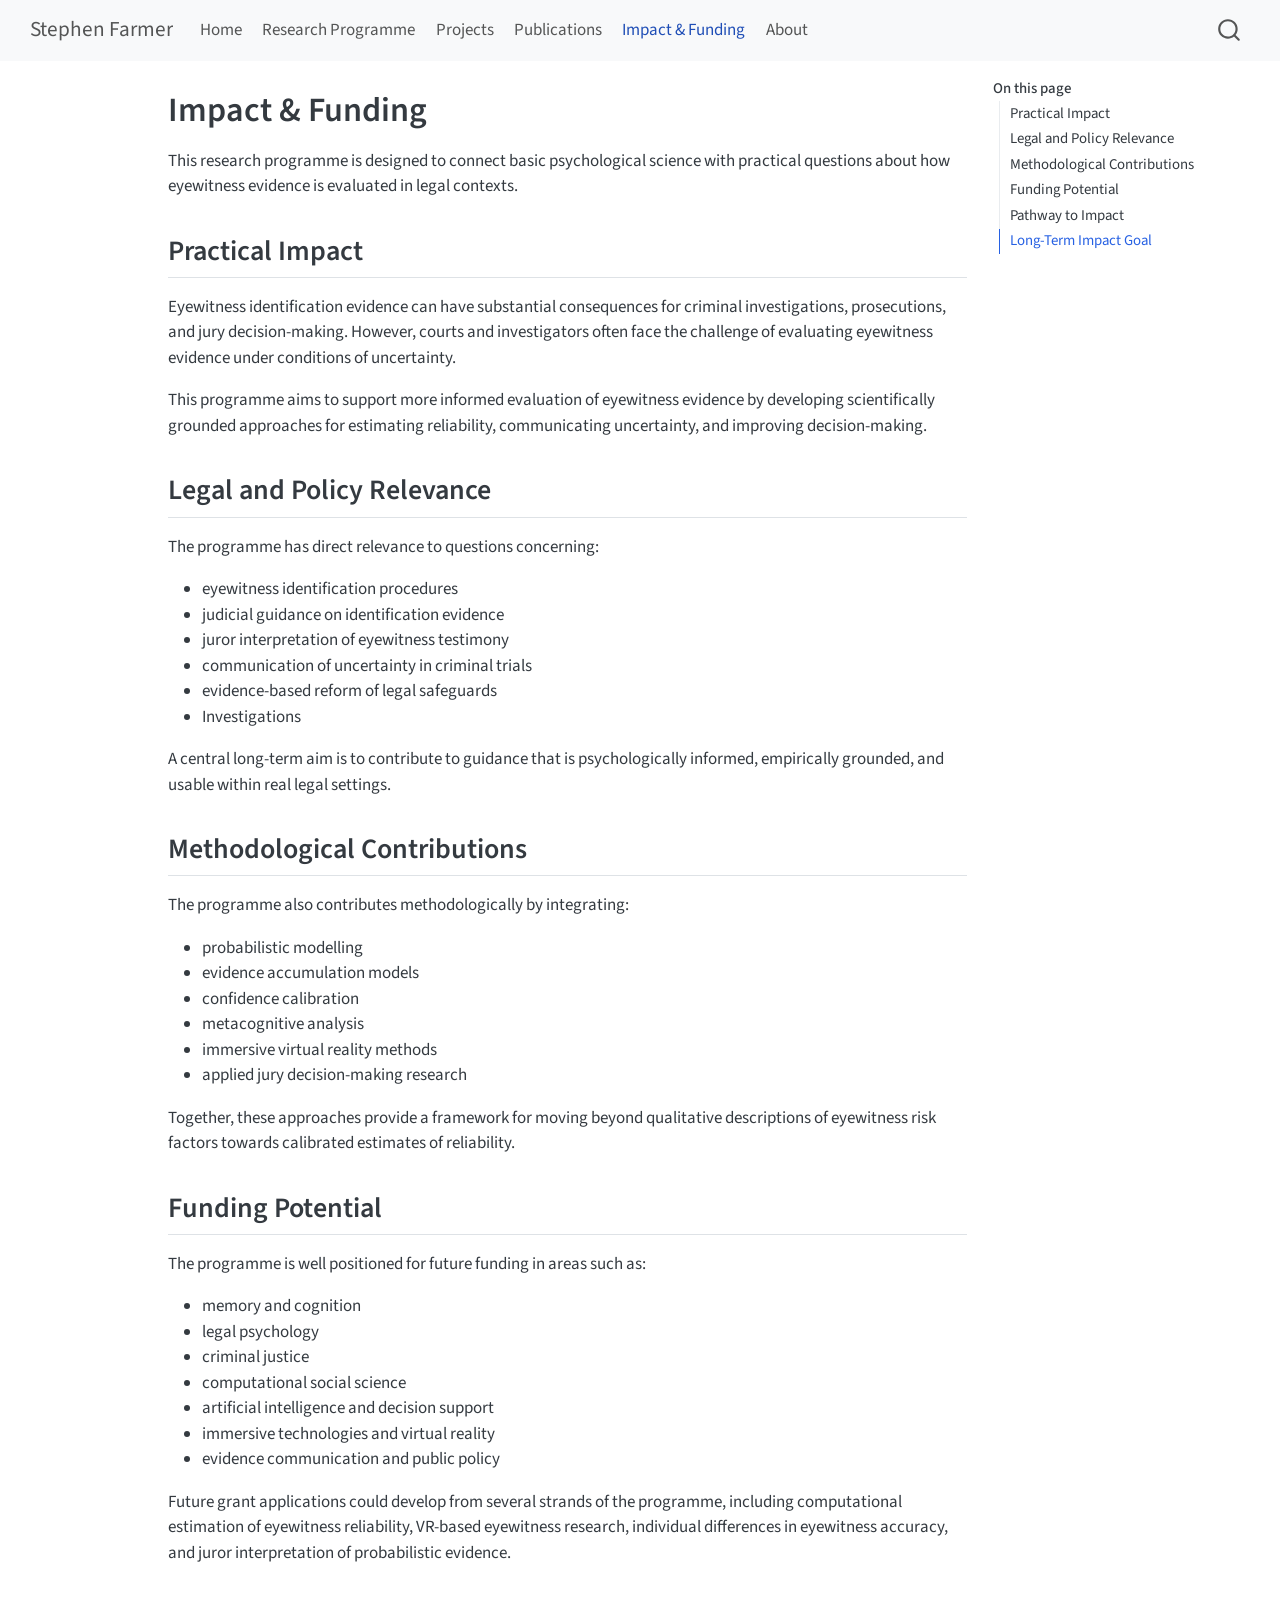
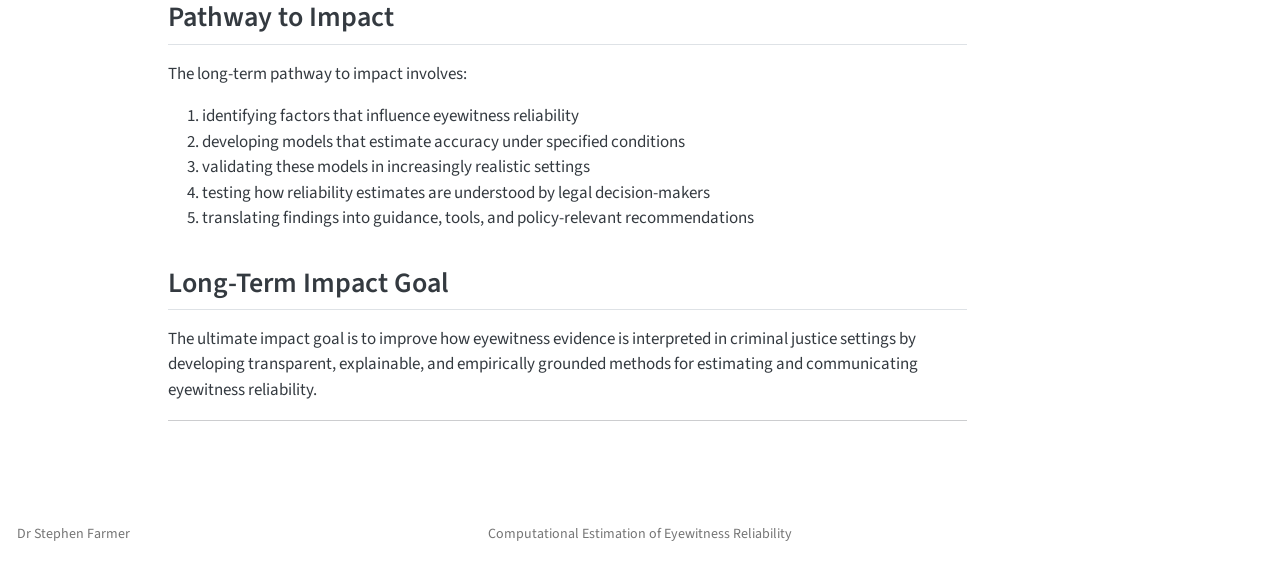
==== docs/impact.html @ 34679948 "Add files via upload" ====
<!DOCTYPE html>
<html xmlns="http://www.w3.org/1999/xhtml" lang="en" xml:lang="en"><head>

<meta charset="utf-8">
<meta name="generator" content="quarto-1.8.26">

<meta name="viewport" content="width=device-width, initial-scale=1.0, user-scalable=yes">


<title>Impact &amp; Funding – Stephen Farmer</title>
<style>
code{white-space: pre-wrap;}
span.smallcaps{font-variant: small-caps;}
div.columns{display: flex; gap: min(4vw, 1.5em);}
div.column{flex: auto; overflow-x: auto;}
div.hanging-indent{margin-left: 1.5em; text-indent: -1.5em;}
ul.task-list{list-style: none;}
ul.task-list li input[type="checkbox"] {
  width: 0.8em;
  margin: 0 0.8em 0.2em -1em; /* quarto-specific, see https://github.com/quarto-dev/quarto-cli/issues/4556 */ 
  vertical-align: middle;
}
</style>


<script src="site_libs/quarto-nav/quarto-nav.js"></script>
<script src="site_libs/quarto-nav/headroom.min.js"></script>
<script src="site_libs/clipboard/clipboard.min.js"></script>
<script src="site_libs/quarto-search/autocomplete.umd.js"></script>
<script src="site_libs/quarto-search/fuse.min.js"></script>
<script src="site_libs/quarto-search/quarto-search.js"></script>
<meta name="quarto:offset" content="./">
<script src="site_libs/quarto-html/quarto.js" type="module"></script>
<script src="site_libs/quarto-html/tabsets/tabsets.js" type="module"></script>
<script src="site_libs/quarto-html/axe/axe-check.js" type="module"></script>
<script src="site_libs/quarto-html/popper.min.js"></script>
<script src="site_libs/quarto-html/tippy.umd.min.js"></script>
<script src="site_libs/quarto-html/anchor.min.js"></script>
<link href="site_libs/quarto-html/tippy.css" rel="stylesheet">
<link href="site_libs/quarto-html/quarto-syntax-highlighting-587c61ba64f3a5504c4d52d930310e48.css" rel="stylesheet" id="quarto-text-highlighting-styles">
<script src="site_libs/bootstrap/bootstrap.min.js"></script>
<link href="site_libs/bootstrap/bootstrap-icons.css" rel="stylesheet">
<link href="site_libs/bootstrap/bootstrap-5b4ad623e5705c0698d39aec6f10cf02.min.css" rel="stylesheet" append-hash="true" id="quarto-bootstrap" data-mode="light">
<script id="quarto-search-options" type="application/json">{
  "location": "navbar",
  "copy-button": false,
  "collapse-after": 3,
  "panel-placement": "end",
  "type": "overlay",
  "limit": 50,
  "keyboard-shortcut": [
    "f",
    "/",
    "s"
  ],
  "show-item-context": false,
  "language": {
    "search-no-results-text": "No results",
    "search-matching-documents-text": "matching documents",
    "search-copy-link-title": "Copy link to search",
    "search-hide-matches-text": "Hide additional matches",
    "search-more-match-text": "more match in this document",
    "search-more-matches-text": "more matches in this document",
    "search-clear-button-title": "Clear",
    "search-text-placeholder": "",
    "search-detached-cancel-button-title": "Cancel",
    "search-submit-button-title": "Submit",
    "search-label": "Search"
  }
}</script>


<link rel="stylesheet" href="styles.css">
</head>

<body class="nav-fixed quarto-light">

<div id="quarto-search-results"></div>
  <header id="quarto-header" class="headroom fixed-top">
    <nav class="navbar navbar-expand-lg " data-bs-theme="dark">
      <div class="navbar-container container-fluid">
      <div class="navbar-brand-container mx-auto">
    <a class="navbar-brand" href="./index.html">
    <span class="navbar-title">Stephen Farmer</span>
    </a>
  </div>
            <div id="quarto-search" class="" title="Search"></div>
          <button class="navbar-toggler" type="button" data-bs-toggle="collapse" data-bs-target="#navbarCollapse" aria-controls="navbarCollapse" role="menu" aria-expanded="false" aria-label="Toggle navigation" onclick="if (window.quartoToggleHeadroom) { window.quartoToggleHeadroom(); }">
  <span class="navbar-toggler-icon"></span>
</button>
          <div class="collapse navbar-collapse" id="navbarCollapse">
            <ul class="navbar-nav navbar-nav-scroll me-auto">
  <li class="nav-item">
    <a class="nav-link" href="./index.html"> 
<span class="menu-text">Home</span></a>
  </li>  
  <li class="nav-item">
    <a class="nav-link" href="./programme.html"> 
<span class="menu-text">Research Programme</span></a>
  </li>  
  <li class="nav-item">
    <a class="nav-link" href="./projects.html"> 
<span class="menu-text">Projects</span></a>
  </li>  
  <li class="nav-item">
    <a class="nav-link" href="./publications.html"> 
<span class="menu-text">Publications</span></a>
  </li>  
  <li class="nav-item">
    <a class="nav-link active" href="./impact.html" aria-current="page"> 
<span class="menu-text">Impact &amp; Funding</span></a>
  </li>  
  <li class="nav-item">
    <a class="nav-link" href="./about.html"> 
<span class="menu-text">About</span></a>
  </li>  
</ul>
          </div> <!-- /navcollapse -->
            <div class="quarto-navbar-tools">
</div>
      </div> <!-- /container-fluid -->
    </nav>
</header>
<!-- content -->
<div id="quarto-content" class="quarto-container page-columns page-rows-contents page-layout-article page-navbar">
<!-- sidebar -->
<!-- margin-sidebar -->
    <div id="quarto-margin-sidebar" class="sidebar margin-sidebar">
        <nav id="TOC" role="doc-toc" class="toc-active">
    <h2 id="toc-title">On this page</h2>
   
  <ul>
  <li><a href="#practical-impact" id="toc-practical-impact" class="nav-link active" data-scroll-target="#practical-impact">Practical Impact</a></li>
  <li><a href="#legal-and-policy-relevance" id="toc-legal-and-policy-relevance" class="nav-link" data-scroll-target="#legal-and-policy-relevance">Legal and Policy Relevance</a></li>
  <li><a href="#methodological-contributions" id="toc-methodological-contributions" class="nav-link" data-scroll-target="#methodological-contributions">Methodological Contributions</a></li>
  <li><a href="#funding-potential" id="toc-funding-potential" class="nav-link" data-scroll-target="#funding-potential">Funding Potential</a></li>
  <li><a href="#pathway-to-impact" id="toc-pathway-to-impact" class="nav-link" data-scroll-target="#pathway-to-impact">Pathway to Impact</a></li>
  <li><a href="#long-term-impact-goal" id="toc-long-term-impact-goal" class="nav-link" data-scroll-target="#long-term-impact-goal">Long-Term Impact Goal</a></li>
  </ul>
</nav>
    </div>
<!-- main -->
<main class="content" id="quarto-document-content">

<header id="title-block-header" class="quarto-title-block default">
<div class="quarto-title">
<h1 class="title">Impact &amp; Funding</h1>
</div>



<div class="quarto-title-meta">

    
  
    
  </div>
  


</header>


<p>This research programme is designed to connect basic psychological science with practical questions about how eyewitness evidence is evaluated in legal contexts.</p>
<section id="practical-impact" class="level2">
<h2 class="anchored" data-anchor-id="practical-impact">Practical Impact</h2>
<p>Eyewitness identification evidence can have substantial consequences for criminal investigations, prosecutions, and jury decision-making. However, courts and investigators often face the challenge of evaluating eyewitness evidence under conditions of uncertainty.</p>
<p>This programme aims to support more informed evaluation of eyewitness evidence by developing scientifically grounded approaches for estimating reliability, communicating uncertainty, and improving decision-making.</p>
</section>
<section id="legal-and-policy-relevance" class="level2">
<h2 class="anchored" data-anchor-id="legal-and-policy-relevance">Legal and Policy Relevance</h2>
<p>The programme has direct relevance to questions concerning:</p>
<ul>
<li>eyewitness identification procedures</li>
<li>judicial guidance on identification evidence</li>
<li>juror interpretation of eyewitness testimony</li>
<li>communication of uncertainty in criminal trials</li>
<li>evidence-based reform of legal safeguards</li>
<li>Investigations</li>
</ul>
<p>A central long-term aim is to contribute to guidance that is psychologically informed, empirically grounded, and usable within real legal settings.</p>
</section>
<section id="methodological-contributions" class="level2">
<h2 class="anchored" data-anchor-id="methodological-contributions">Methodological Contributions</h2>
<p>The programme also contributes methodologically by integrating:</p>
<ul>
<li>probabilistic modelling</li>
<li>evidence accumulation models</li>
<li>confidence calibration</li>
<li>metacognitive analysis</li>
<li>immersive virtual reality methods</li>
<li>applied jury decision-making research</li>
</ul>
<p>Together, these approaches provide a framework for moving beyond qualitative descriptions of eyewitness risk factors towards calibrated estimates of reliability.</p>
</section>
<section id="funding-potential" class="level2">
<h2 class="anchored" data-anchor-id="funding-potential">Funding Potential</h2>
<p>The programme is well positioned for future funding in areas such as:</p>
<ul>
<li>memory and cognition</li>
<li>legal psychology</li>
<li>criminal justice</li>
<li>computational social science</li>
<li>artificial intelligence and decision support</li>
<li>immersive technologies and virtual reality</li>
<li>evidence communication and public policy</li>
</ul>
<p>Future grant applications could develop from several strands of the programme, including computational estimation of eyewitness reliability, VR-based eyewitness research, individual differences in eyewitness accuracy, and juror interpretation of probabilistic evidence.</p>
</section>
<section id="pathway-to-impact" class="level2">
<h2 class="anchored" data-anchor-id="pathway-to-impact">Pathway to Impact</h2>
<p>The long-term pathway to impact involves:</p>
<ol type="1">
<li>identifying factors that influence eyewitness reliability</li>
<li>developing models that estimate accuracy under specified conditions</li>
<li>validating these models in increasingly realistic settings</li>
<li>testing how reliability estimates are understood by legal decision-makers</li>
<li>translating findings into guidance, tools, and policy-relevant recommendations</li>
</ol>
</section>
<section id="long-term-impact-goal" class="level2">
<h2 class="anchored" data-anchor-id="long-term-impact-goal">Long-Term Impact Goal</h2>
<p>The ultimate impact goal is to improve how eyewitness evidence is interpreted in criminal justice settings by developing transparent, explainable, and empirically grounded methods for estimating and communicating eyewitness reliability.</p>
<hr>


</section>

</main> <!-- /main -->
<script id="quarto-html-after-body" type="application/javascript">
  window.document.addEventListener("DOMContentLoaded", function (event) {
    const icon = "";
    const anchorJS = new window.AnchorJS();
    anchorJS.options = {
      placement: 'right',
      icon: icon
    };
    anchorJS.add('.anchored');
    const isCodeAnnotation = (el) => {
      for (const clz of el.classList) {
        if (clz.startsWith('code-annotation-')) {                     
          return true;
        }
      }
      return false;
    }
    const onCopySuccess = function(e) {
      // button target
      const button = e.trigger;
      // don't keep focus
      button.blur();
      // flash "checked"
      button.classList.add('code-copy-button-checked');
      var currentTitle = button.getAttribute("title");
      button.setAttribute("title", "Copied!");
      let tooltip;
      if (window.bootstrap) {
        button.setAttribute("data-bs-toggle", "tooltip");
        button.setAttribute("data-bs-placement", "left");
        button.setAttribute("data-bs-title", "Copied!");
        tooltip = new bootstrap.Tooltip(button, 
          { trigger: "manual", 
            customClass: "code-copy-button-tooltip",
            offset: [0, -8]});
        tooltip.show();    
      }
      setTimeout(function() {
        if (tooltip) {
          tooltip.hide();
          button.removeAttribute("data-bs-title");
          button.removeAttribute("data-bs-toggle");
          button.removeAttribute("data-bs-placement");
        }
        button.setAttribute("title", currentTitle);
        button.classList.remove('code-copy-button-checked');
      }, 1000);
      // clear code selection
      e.clearSelection();
    }
    const getTextToCopy = function(trigger) {
      const outerScaffold = trigger.parentElement.cloneNode(true);
      const codeEl = outerScaffold.querySelector('code');
      for (const childEl of codeEl.children) {
        if (isCodeAnnotation(childEl)) {
          childEl.remove();
        }
      }
      return codeEl.innerText;
    }
    const clipboard = new window.ClipboardJS('.code-copy-button:not([data-in-quarto-modal])', {
      text: getTextToCopy
    });
    clipboard.on('success', onCopySuccess);
    if (window.document.getElementById('quarto-embedded-source-code-modal')) {
      const clipboardModal = new window.ClipboardJS('.code-copy-button[data-in-quarto-modal]', {
        text: getTextToCopy,
        container: window.document.getElementById('quarto-embedded-source-code-modal')
      });
      clipboardModal.on('success', onCopySuccess);
    }
      var localhostRegex = new RegExp(/^(?:http|https):\/\/localhost\:?[0-9]*\//);
      var mailtoRegex = new RegExp(/^mailto:/);
        var filterRegex = new RegExp('/' + window.location.host + '/');
      var isInternal = (href) => {
          return filterRegex.test(href) || localhostRegex.test(href) || mailtoRegex.test(href);
      }
      // Inspect non-navigation links and adorn them if external
     var links = window.document.querySelectorAll('a[href]:not(.nav-link):not(.navbar-brand):not(.toc-action):not(.sidebar-link):not(.sidebar-item-toggle):not(.pagination-link):not(.no-external):not([aria-hidden]):not(.dropdown-item):not(.quarto-navigation-tool):not(.about-link)');
      for (var i=0; i<links.length; i++) {
        const link = links[i];
        if (!isInternal(link.href)) {
          // undo the damage that might have been done by quarto-nav.js in the case of
          // links that we want to consider external
          if (link.dataset.originalHref !== undefined) {
            link.href = link.dataset.originalHref;
          }
        }
      }
    function tippyHover(el, contentFn, onTriggerFn, onUntriggerFn) {
      const config = {
        allowHTML: true,
        maxWidth: 500,
        delay: 100,
        arrow: false,
        appendTo: function(el) {
            return el.parentElement;
        },
        interactive: true,
        interactiveBorder: 10,
        theme: 'quarto',
        placement: 'bottom-start',
      };
      if (contentFn) {
        config.content = contentFn;
      }
      if (onTriggerFn) {
        config.onTrigger = onTriggerFn;
      }
      if (onUntriggerFn) {
        config.onUntrigger = onUntriggerFn;
      }
      window.tippy(el, config); 
    }
    const noterefs = window.document.querySelectorAll('a[role="doc-noteref"]');
    for (var i=0; i<noterefs.length; i++) {
      const ref = noterefs[i];
      tippyHover(ref, function() {
        // use id or data attribute instead here
        let href = ref.getAttribute('data-footnote-href') || ref.getAttribute('href');
        try { href = new URL(href).hash; } catch {}
        const id = href.replace(/^#\/?/, "");
        const note = window.document.getElementById(id);
        if (note) {
          return note.innerHTML;
        } else {
          return "";
        }
      });
    }
    const xrefs = window.document.querySelectorAll('a.quarto-xref');
    const processXRef = (id, note) => {
      // Strip column container classes
      const stripColumnClz = (el) => {
        el.classList.remove("page-full", "page-columns");
        if (el.children) {
          for (const child of el.children) {
            stripColumnClz(child);
          }
        }
      }
      stripColumnClz(note)
      if (id === null || id.startsWith('sec-')) {
        // Special case sections, only their first couple elements
        const container = document.createElement("div");
        if (note.children && note.children.length > 2) {
          container.appendChild(note.children[0].cloneNode(true));
          for (let i = 1; i < note.children.length; i++) {
            const child = note.children[i];
            if (child.tagName === "P" && child.innerText === "") {
              continue;
            } else {
              container.appendChild(child.cloneNode(true));
              break;
            }
          }
          if (window.Quarto?.typesetMath) {
            window.Quarto.typesetMath(container);
          }
          return container.innerHTML
        } else {
          if (window.Quarto?.typesetMath) {
            window.Quarto.typesetMath(note);
          }
          return note.innerHTML;
        }
      } else {
        // Remove any anchor links if they are present
        const anchorLink = note.querySelector('a.anchorjs-link');
        if (anchorLink) {
          anchorLink.remove();
        }
        if (window.Quarto?.typesetMath) {
          window.Quarto.typesetMath(note);
        }
        if (note.classList.contains("callout")) {
          return note.outerHTML;
        } else {
          return note.innerHTML;
        }
      }
    }
    for (var i=0; i<xrefs.length; i++) {
      const xref = xrefs[i];
      tippyHover(xref, undefined, function(instance) {
        instance.disable();
        let url = xref.getAttribute('href');
        let hash = undefined; 
        if (url.startsWith('#')) {
          hash = url;
        } else {
          try { hash = new URL(url).hash; } catch {}
        }
        if (hash) {
          const id = hash.replace(/^#\/?/, "");
          const note = window.document.getElementById(id);
          if (note !== null) {
            try {
              const html = processXRef(id, note.cloneNode(true));
              instance.setContent(html);
            } finally {
              instance.enable();
              instance.show();
            }
          } else {
            // See if we can fetch this
            fetch(url.split('#')[0])
            .then(res => res.text())
            .then(html => {
              const parser = new DOMParser();
              const htmlDoc = parser.parseFromString(html, "text/html");
              const note = htmlDoc.getElementById(id);
              if (note !== null) {
                const html = processXRef(id, note);
                instance.setContent(html);
              } 
            }).finally(() => {
              instance.enable();
              instance.show();
            });
          }
        } else {
          // See if we can fetch a full url (with no hash to target)
          // This is a special case and we should probably do some content thinning / targeting
          fetch(url)
          .then(res => res.text())
          .then(html => {
            const parser = new DOMParser();
            const htmlDoc = parser.parseFromString(html, "text/html");
            const note = htmlDoc.querySelector('main.content');
            if (note !== null) {
              // This should only happen for chapter cross references
              // (since there is no id in the URL)
              // remove the first header
              if (note.children.length > 0 && note.children[0].tagName === "HEADER") {
                note.children[0].remove();
              }
              const html = processXRef(null, note);
              instance.setContent(html);
            } 
          }).finally(() => {
            instance.enable();
            instance.show();
          });
        }
      }, function(instance) {
      });
    }
        let selectedAnnoteEl;
        const selectorForAnnotation = ( cell, annotation) => {
          let cellAttr = 'data-code-cell="' + cell + '"';
          let lineAttr = 'data-code-annotation="' +  annotation + '"';
          const selector = 'span[' + cellAttr + '][' + lineAttr + ']';
          return selector;
        }
        const selectCodeLines = (annoteEl) => {
          const doc = window.document;
          const targetCell = annoteEl.getAttribute("data-target-cell");
          const targetAnnotation = annoteEl.getAttribute("data-target-annotation");
          const annoteSpan = window.document.querySelector(selectorForAnnotation(targetCell, targetAnnotation));
          const lines = annoteSpan.getAttribute("data-code-lines").split(",");
          const lineIds = lines.map((line) => {
            return targetCell + "-" + line;
          })
          let top = null;
          let height = null;
          let parent = null;
          if (lineIds.length > 0) {
              //compute the position of the single el (top and bottom and make a div)
              const el = window.document.getElementById(lineIds[0]);
              top = el.offsetTop;
              height = el.offsetHeight;
              parent = el.parentElement.parentElement;
            if (lineIds.length > 1) {
              const lastEl = window.document.getElementById(lineIds[lineIds.length - 1]);
              const bottom = lastEl.offsetTop + lastEl.offsetHeight;
              height = bottom - top;
            }
            if (top !== null && height !== null && parent !== null) {
              // cook up a div (if necessary) and position it 
              let div = window.document.getElementById("code-annotation-line-highlight");
              if (div === null) {
                div = window.document.createElement("div");
                div.setAttribute("id", "code-annotation-line-highlight");
                div.style.position = 'absolute';
                parent.appendChild(div);
              }
              div.style.top = top - 2 + "px";
              div.style.height = height + 4 + "px";
              div.style.left = 0;
              let gutterDiv = window.document.getElementById("code-annotation-line-highlight-gutter");
              if (gutterDiv === null) {
                gutterDiv = window.document.createElement("div");
                gutterDiv.setAttribute("id", "code-annotation-line-highlight-gutter");
                gutterDiv.style.position = 'absolute';
                const codeCell = window.document.getElementById(targetCell);
                const gutter = codeCell.querySelector('.code-annotation-gutter');
                gutter.appendChild(gutterDiv);
              }
              gutterDiv.style.top = top - 2 + "px";
              gutterDiv.style.height = height + 4 + "px";
            }
            selectedAnnoteEl = annoteEl;
          }
        };
        const unselectCodeLines = () => {
          const elementsIds = ["code-annotation-line-highlight", "code-annotation-line-highlight-gutter"];
          elementsIds.forEach((elId) => {
            const div = window.document.getElementById(elId);
            if (div) {
              div.remove();
            }
          });
          selectedAnnoteEl = undefined;
        };
          // Handle positioning of the toggle
      window.addEventListener(
        "resize",
        throttle(() => {
          elRect = undefined;
          if (selectedAnnoteEl) {
            selectCodeLines(selectedAnnoteEl);
          }
        }, 10)
      );
      function throttle(fn, ms) {
      let throttle = false;
      let timer;
        return (...args) => {
          if(!throttle) { // first call gets through
              fn.apply(this, args);
              throttle = true;
          } else { // all the others get throttled
              if(timer) clearTimeout(timer); // cancel #2
              timer = setTimeout(() => {
                fn.apply(this, args);
                timer = throttle = false;
              }, ms);
          }
        };
      }
        // Attach click handler to the DT
        const annoteDls = window.document.querySelectorAll('dt[data-target-cell]');
        for (const annoteDlNode of annoteDls) {
          annoteDlNode.addEventListener('click', (event) => {
            const clickedEl = event.target;
            if (clickedEl !== selectedAnnoteEl) {
              unselectCodeLines();
              const activeEl = window.document.querySelector('dt[data-target-cell].code-annotation-active');
              if (activeEl) {
                activeEl.classList.remove('code-annotation-active');
              }
              selectCodeLines(clickedEl);
              clickedEl.classList.add('code-annotation-active');
            } else {
              // Unselect the line
              unselectCodeLines();
              clickedEl.classList.remove('code-annotation-active');
            }
          });
        }
    const findCites = (el) => {
      const parentEl = el.parentElement;
      if (parentEl) {
        const cites = parentEl.dataset.cites;
        if (cites) {
          return {
            el,
            cites: cites.split(' ')
          };
        } else {
          return findCites(el.parentElement)
        }
      } else {
        return undefined;
      }
    };
    var bibliorefs = window.document.querySelectorAll('a[role="doc-biblioref"]');
    for (var i=0; i<bibliorefs.length; i++) {
      const ref = bibliorefs[i];
      const citeInfo = findCites(ref);
      if (citeInfo) {
        tippyHover(citeInfo.el, function() {
          var popup = window.document.createElement('div');
          citeInfo.cites.forEach(function(cite) {
            var citeDiv = window.document.createElement('div');
            citeDiv.classList.add('hanging-indent');
            citeDiv.classList.add('csl-entry');
            var biblioDiv = window.document.getElementById('ref-' + cite);
            if (biblioDiv) {
              citeDiv.innerHTML = biblioDiv.innerHTML;
            }
            popup.appendChild(citeDiv);
          });
          return popup.innerHTML;
        });
      }
    }
  });
  </script>
</div> <!-- /content -->
<footer class="footer">
  <div class="nav-footer">
    <div class="nav-footer-left">
<p>Dr Stephen Farmer</p>
</div>   
    <div class="nav-footer-center">
<p>Computational Estimation of Eyewitness Reliability</p>
</div>
    <div class="nav-footer-right">
      &nbsp;
    </div>
  </div>
</footer>




</body></html>
---- docs/site_libs/quarto-html/tippy.css ----
.tippy-box[data-animation=fade][data-state=hidden]{opacity:0}[data-tippy-root]{max-width:calc(100vw - 10px)}.tippy-box{position:relative;background-color:#333;color:#fff;border-radius:4px;font-size:14px;line-height:1.4;white-space:normal;outline:0;transition-property:transform,visibility,opacity}.tippy-box[data-placement^=top]>.tippy-arrow{bottom:0}.tippy-box[data-placement^=top]>.tippy-arrow:before{bottom:-7px;left:0;border-width:8px 8px 0;border-top-color:initial;transform-origin:center top}.tippy-box[data-placement^=bottom]>.tippy-arrow{top:0}.tippy-box[data-placement^=bottom]>.tippy-arrow:before{top:-7px;left:0;border-width:0 8px 8px;border-bottom-color:initial;transform-origin:center bottom}.tippy-box[data-placement^=left]>.tippy-arrow{right:0}.tippy-box[data-placement^=left]>.tippy-arrow:before{border-width:8px 0 8px 8px;border-left-color:initial;right:-7px;transform-origin:center left}.tippy-box[data-placement^=right]>.tippy-arrow{left:0}.tippy-box[data-placement^=right]>.tippy-arrow:before{left:-7px;border-width:8px 8px 8px 0;border-right-color:initial;transform-origin:center right}.tippy-box[data-inertia][data-state=visible]{transition-timing-function:cubic-bezier(.54,1.5,.38,1.11)}.tippy-arrow{width:16px;height:16px;color:#333}.tippy-arrow:before{content:"";position:absolute;border-color:transparent;border-style:solid}.tippy-content{position:relative;padding:5px 9px;z-index:1}
---- docs/site_libs/quarto-html/quarto-syntax-highlighting-587c61ba64f3a5504c4d52d930310e48.css ----
/* quarto syntax highlight colors */
:root {
  --quarto-hl-ot-color: #003B4F;
  --quarto-hl-at-color: #657422;
  --quarto-hl-ss-color: #20794D;
  --quarto-hl-an-color: #5E5E5E;
  --quarto-hl-fu-color: #4758AB;
  --quarto-hl-st-color: #20794D;
  --quarto-hl-cf-color: #003B4F;
  --quarto-hl-op-color: #5E5E5E;
  --quarto-hl-er-color: #AD0000;
  --quarto-hl-bn-color: #AD0000;
  --quarto-hl-al-color: #AD0000;
  --quarto-hl-va-color: #111111;
  --quarto-hl-bu-color: inherit;
  --quarto-hl-ex-color: inherit;
  --quarto-hl-pp-color: #AD0000;
  --quarto-hl-in-color: #5E5E5E;
  --quarto-hl-vs-color: #20794D;
  --quarto-hl-wa-color: #5E5E5E;
  --quarto-hl-do-color: #5E5E5E;
  --quarto-hl-im-color: #00769E;
  --quarto-hl-ch-color: #20794D;
  --quarto-hl-dt-color: #AD0000;
  --quarto-hl-fl-color: #AD0000;
  --quarto-hl-co-color: #5E5E5E;
  --quarto-hl-cv-color: #5E5E5E;
  --quarto-hl-cn-color: #8f5902;
  --quarto-hl-sc-color: #5E5E5E;
  --quarto-hl-dv-color: #AD0000;
  --quarto-hl-kw-color: #003B4F;
}

/* other quarto variables */
:root {
  --quarto-font-monospace: SFMono-Regular, Menlo, Monaco, Consolas, "Liberation Mono", "Courier New", monospace;
}

/* syntax highlight based on Pandoc's rules */
pre > code.sourceCode > span {
  color: #003B4F;
}

code.sourceCode > span {
  color: #003B4F;
}

div.sourceCode,
div.sourceCode pre.sourceCode {
  color: #003B4F;
}

/* Normal */
code span {
  color: #003B4F;
}

/* Alert */
code span.al {
  color: #AD0000;
  font-style: inherit;
}

/* Annotation */
code span.an {
  color: #5E5E5E;
  font-style: inherit;
}

/* Attribute */
code span.at {
  color: #657422;
  font-style: inherit;
}

/* BaseN */
code span.bn {
  color: #AD0000;
  font-style: inherit;
}

/* BuiltIn */
code span.bu {
  font-style: inherit;
}

/* ControlFlow */
code span.cf {
  color: #003B4F;
  font-weight: bold;
  font-style: inherit;
}

/* Char */
code span.ch {
  color: #20794D;
  font-style: inherit;
}

/* Constant */
code span.cn {
  color: #8f5902;
  font-style: inherit;
}

/* Comment */
code span.co {
  color: #5E5E5E;
  font-style: inherit;
}

/* CommentVar */
code span.cv {
  color: #5E5E5E;
  font-style: italic;
}

/* Documentation */
code span.do {
  color: #5E5E5E;
  font-style: italic;
}

/* DataType */
code span.dt {
  color: #AD0000;
  font-style: inherit;
}

/* DecVal */
code span.dv {
  color: #AD0000;
  font-style: inherit;
}

/* Error */
code span.er {
  color: #AD0000;
  font-style: inherit;
}

/* Extension */
code span.ex {
  font-style: inherit;
}

/* Float */
code span.fl {
  color: #AD0000;
  font-style: inherit;
}

/* Function */
code span.fu {
  color: #4758AB;
  font-style: inherit;
}

/* Import */
code span.im {
  color: #00769E;
  font-style: inherit;
}

/* Information */
code span.in {
  color: #5E5E5E;
  font-style: inherit;
}

/* Keyword */
code span.kw {
  color: #003B4F;
  font-weight: bold;
  font-style: inherit;
}

/* Operator */
code span.op {
  color: #5E5E5E;
  font-style: inherit;
}

/* Other */
code span.ot {
  color: #003B4F;
  font-style: inherit;
}

/* Preprocessor */
code span.pp {
  color: #AD0000;
  font-style: inherit;
}

/* SpecialChar */
code span.sc {
  color: #5E5E5E;
  font-style: inherit;
}

/* SpecialString */
code span.ss {
  color: #20794D;
  font-style: inherit;
}

/* String */
code span.st {
  color: #20794D;
  font-style: inherit;
}

/* Variable */
code span.va {
  color: #111111;
  font-style: inherit;
}

/* VerbatimString */
code span.vs {
  color: #20794D;
  font-style: inherit;
}

/* Warning */
code span.wa {
  color: #5E5E5E;
  font-style: italic;
}

.prevent-inlining {
  content: "</";
}

/*# sourceMappingURL=2dce1cc6c82594539e1579de68416b47.css.map */
---- docs/styles.css ----
.challenge-box {
  background-color: #f4f7fb;
  border-left: 6px solid #244c8f;
  padding: 1.2rem;
  margin: 1.5rem 0;
  border-radius: 4px;
}

.challenge-box h3 {
  margin-top: 0;
  color: #244c8f;
}

.figure-wrapper {
  text-align: center;
  margin: 2rem 0 2.5rem 0;
}

.figure-wrapper img {
  max-width: 100%;
  width: 950px;
  border-radius: 8px;
  box-shadow: 0 4px 18px rgba(0, 0, 0, 0.12);
}

  display: flex;
  gap: 1rem;
  margin: 1.5rem 0 2rem 0;
  flex-wrap: wrap;
}

.homepage-button {
  background-color: #244c8f;
  color: white;
  padding: 0.75rem 1rem;
  border-radius: 6px;
  text-decoration: none;
  font-weight: 600;
}

.homepage-button:hover {
  background-color: #1b3768;
  color: white;
}

.theme-grid {
  display: grid;
  grid-template-columns: 1fr 1fr;
  gap: 1.2rem;
  margin-top: 1rem;
  margin-bottom: 2rem;
  width: 100%;
  clear: both;
}

.theme-card {
  padding: 1.5rem;
  border-radius: 8px;
  color: white;
  min-height: 220px;
  box-shadow: 0 3px 12px rgba(0,0,0,0.12);
  width: 100%;
  box-sizing: border-box;
}

@media (max-width: 900px) {
  .theme-grid {
    grid-template-columns: 1fr;
  }
}

.theme-card h3 {
  margin-top: 0;
  color: white;
}

.witnessing {
  background: #244c8f;
}

.accumulation {
  background: #6f42c1;
}

.confidence {
  background: #e67e22;
}

.individual {
  background: #2e8b57;
}

.vr {
  background: #006d77;
}

.jury {
  background: #b8860b;
}

.vr {
  background-color: #006d77 !important;
}



.theme-card.vr {
  background: #006d77 !important;
  background-color: #006d77 !important;
}

.theme-card {
  transition: transform 0.2s ease, box-shadow 0.2s ease;
}

.theme-card:hover {
  transform: translateY(-4px);
  box-shadow: 0 8px 22px rgba(0,0,0,0.18);
}

.project-grid {
  display: grid;
  grid-template-columns: repeat(auto-fit, minmax(280px, 1fr));
  gap: 1.2rem;
  margin-top: 1rem;
  margin-bottom: 2rem;
}

.project-card {
  background: #f8f9fa;
  border-left: 5px solid #244c8f;
  padding: 1.2rem;
  border-radius: 8px;
  box-shadow: 0 3px 12px rgba(0,0,0,0.08);
  transition: transform 0.2s ease, box-shadow 0.2s ease;
}

.project-card:hover {
  transform: translateY(-4px);
  box-shadow: 0 8px 22px rgba(0,0,0,0.15);
}

.project-card h3 {
  margin-top: 0;
  color: #244c8f;
}

.glance-grid {
  display: grid;
  grid-template-columns: repeat(auto-fit, minmax(180px, 1fr));
  gap: 1rem;
  margin: 1.5rem 0 2.5rem 0;
}

.glance-card {
  background: #f8f9fa;
  border-top: 5px solid #244c8f;
  padding: 1.2rem;
  text-align: center;
  border-radius: 8px;
  box-shadow: 0 3px 12px rgba(0,0,0,0.08);
}

.glance-number {
  font-size: 2.4rem;
  font-weight: 700;
  color: #244c8f;
  line-height: 1;
}

.glance-label {
  margin-top: 0.5rem;
  font-weight: 600;
}

.vision-box {
  background: #f8f9fa;
  border-left: 6px solid #244c8f;
  padding: 1.5rem;
  margin: 2rem 0;
  border-radius: 8px;
  box-shadow: 0 3px 12px rgba(0,0,0,0.08);
}

.vision-box h3 {
  margin-top: 0;
  color: #244c8f;
}
.research-project {
  background: #ffffff;
  border-left: 6px solid #244c8f;
  padding: 1.4rem;
  margin: 1.5rem 0;
  border-radius: 8px;
  box-shadow: 0 3px 12px rgba(0,0,0,0.08);
}

.research-project h3 {
  margin-top: 0.8rem;
  color: #244c8f;
}

.status-badge {
  display: inline-block;
  padding: 0.25rem 0.65rem;
  border-radius: 999px;
  color: white;
  font-size: 0.8rem;
  font-weight: 700;
  letter-spacing: 0.03em;
  text-transform: uppercase;
}

.status-badge.published {
  background: #2e8b57;
}

.status-badge.review {
  background: #6f42c1;
}

.status-badge.development {
  background: #e67e22;
}

.status-badge.emerging {
  background: #007b8a;
}

.hero-name {
  text-transform: uppercase;
  letter-spacing: 2px;
  color: #777;
  font-weight: 600;
  margin-bottom: 0.5rem;
}
.status-badge.completed {
  background: #2e8b57;
}

.status-badge.ongoing {
  background: #6f42c1;
}
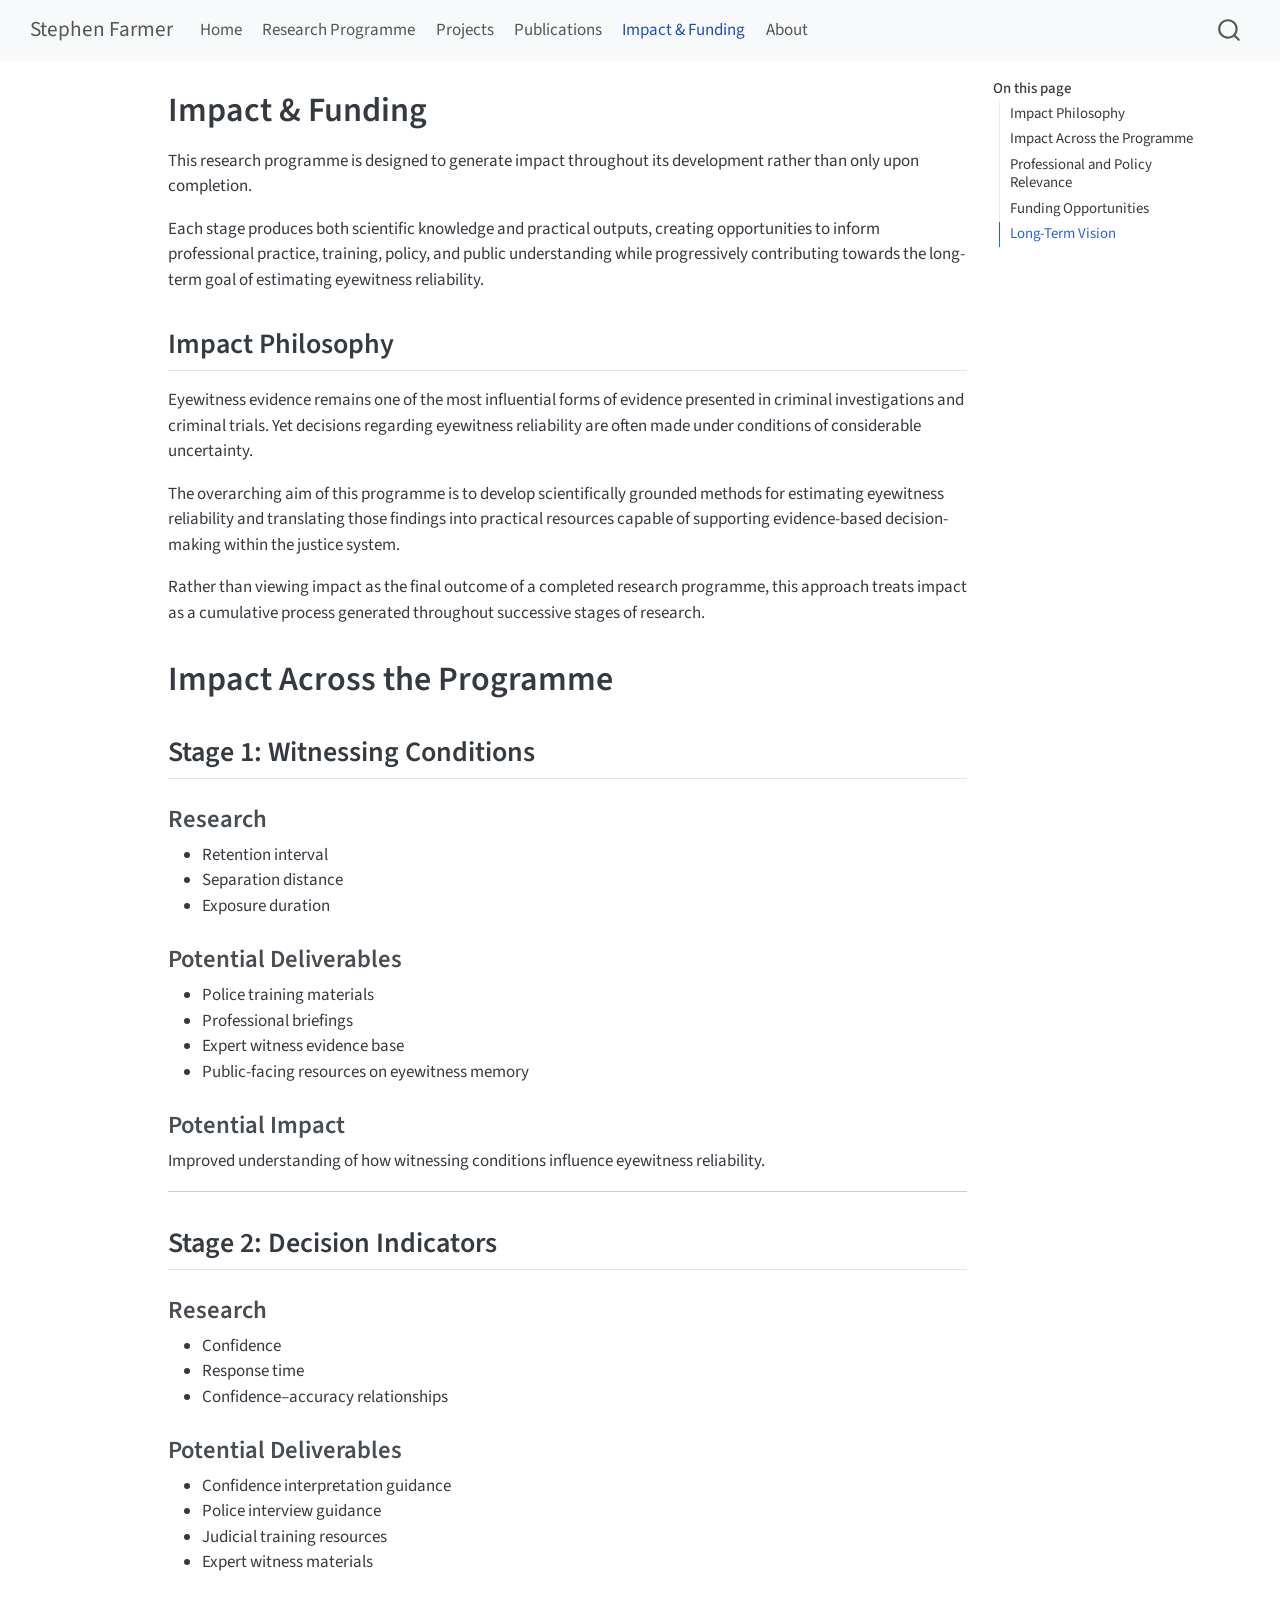
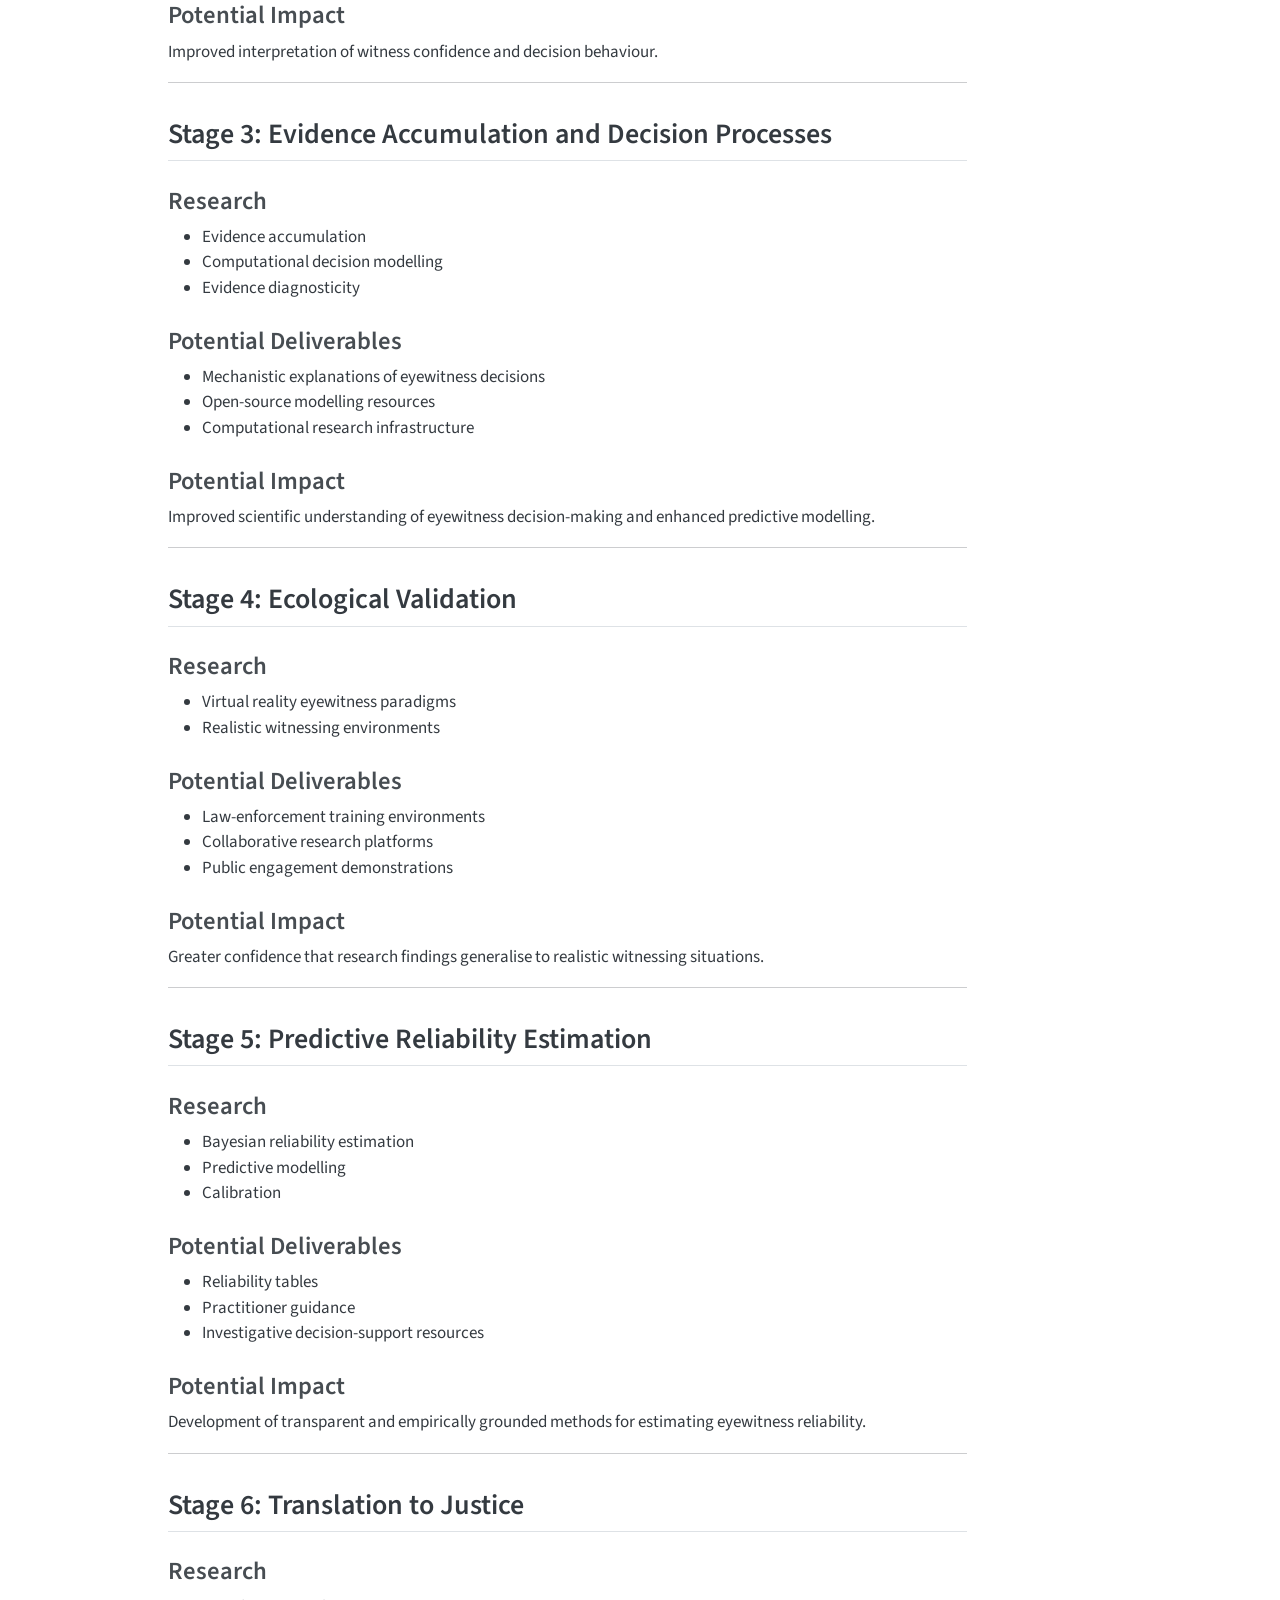
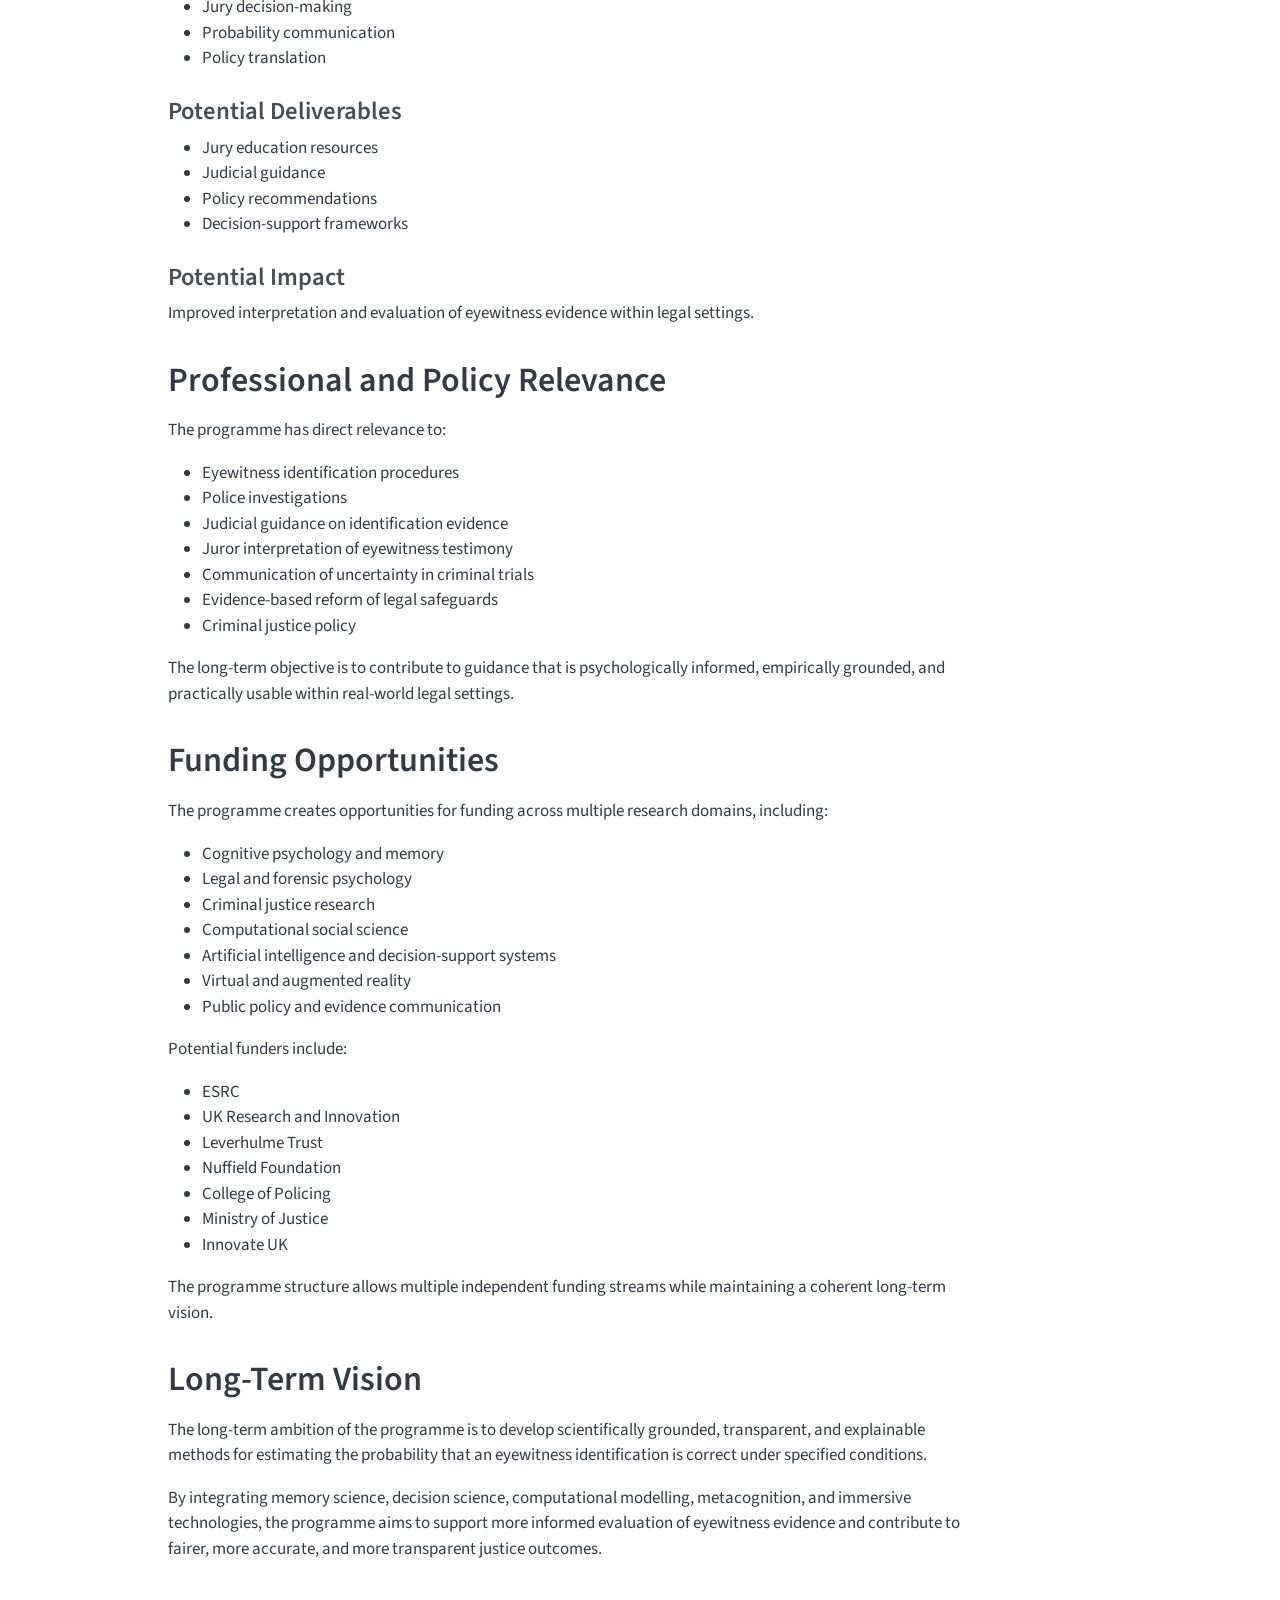
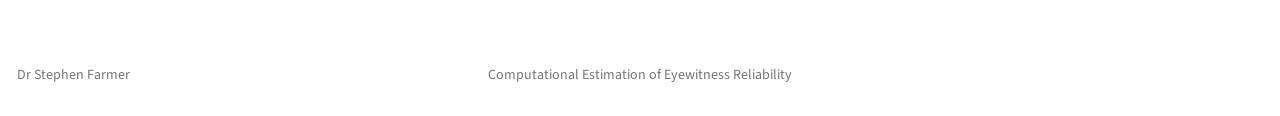
==== commit 91d57698: "Add files via upload" ====
--- a/docs/impact.html
+++ b/docs/impact.html
@@ -130,12 +130,49 @@
     <h2 id="toc-title">On this page</h2>
    
   <ul>
-  <li><a href="#practical-impact" id="toc-practical-impact" class="nav-link active" data-scroll-target="#practical-impact">Practical Impact</a></li>
-  <li><a href="#legal-and-policy-relevance" id="toc-legal-and-policy-relevance" class="nav-link" data-scroll-target="#legal-and-policy-relevance">Legal and Policy Relevance</a></li>
-  <li><a href="#methodological-contributions" id="toc-methodological-contributions" class="nav-link" data-scroll-target="#methodological-contributions">Methodological Contributions</a></li>
-  <li><a href="#funding-potential" id="toc-funding-potential" class="nav-link" data-scroll-target="#funding-potential">Funding Potential</a></li>
-  <li><a href="#pathway-to-impact" id="toc-pathway-to-impact" class="nav-link" data-scroll-target="#pathway-to-impact">Pathway to Impact</a></li>
-  <li><a href="#long-term-impact-goal" id="toc-long-term-impact-goal" class="nav-link" data-scroll-target="#long-term-impact-goal">Long-Term Impact Goal</a></li>
+  <li><a href="#impact-philosophy" id="toc-impact-philosophy" class="nav-link active" data-scroll-target="#impact-philosophy">Impact Philosophy</a></li>
+  <li><a href="#impact-across-the-programme" id="toc-impact-across-the-programme" class="nav-link" data-scroll-target="#impact-across-the-programme">Impact Across the Programme</a>
+  <ul class="collapse">
+  <li><a href="#stage-1-witnessing-conditions" id="toc-stage-1-witnessing-conditions" class="nav-link" data-scroll-target="#stage-1-witnessing-conditions">Stage 1: Witnessing Conditions</a>
+  <ul class="collapse">
+  <li><a href="#research" id="toc-research" class="nav-link" data-scroll-target="#research">Research</a></li>
+  <li><a href="#potential-deliverables" id="toc-potential-deliverables" class="nav-link" data-scroll-target="#potential-deliverables">Potential Deliverables</a></li>
+  <li><a href="#potential-impact" id="toc-potential-impact" class="nav-link" data-scroll-target="#potential-impact">Potential Impact</a></li>
+  </ul></li>
+  <li><a href="#stage-2-decision-indicators" id="toc-stage-2-decision-indicators" class="nav-link" data-scroll-target="#stage-2-decision-indicators">Stage 2: Decision Indicators</a>
+  <ul class="collapse">
+  <li><a href="#research-1" id="toc-research-1" class="nav-link" data-scroll-target="#research-1">Research</a></li>
+  <li><a href="#potential-deliverables-1" id="toc-potential-deliverables-1" class="nav-link" data-scroll-target="#potential-deliverables-1">Potential Deliverables</a></li>
+  <li><a href="#potential-impact-1" id="toc-potential-impact-1" class="nav-link" data-scroll-target="#potential-impact-1">Potential Impact</a></li>
+  </ul></li>
+  <li><a href="#stage-3-evidence-accumulation-and-decision-processes" id="toc-stage-3-evidence-accumulation-and-decision-processes" class="nav-link" data-scroll-target="#stage-3-evidence-accumulation-and-decision-processes">Stage 3: Evidence Accumulation and Decision Processes</a>
+  <ul class="collapse">
+  <li><a href="#research-2" id="toc-research-2" class="nav-link" data-scroll-target="#research-2">Research</a></li>
+  <li><a href="#potential-deliverables-2" id="toc-potential-deliverables-2" class="nav-link" data-scroll-target="#potential-deliverables-2">Potential Deliverables</a></li>
+  <li><a href="#potential-impact-2" id="toc-potential-impact-2" class="nav-link" data-scroll-target="#potential-impact-2">Potential Impact</a></li>
+  </ul></li>
+  <li><a href="#stage-4-ecological-validation" id="toc-stage-4-ecological-validation" class="nav-link" data-scroll-target="#stage-4-ecological-validation">Stage 4: Ecological Validation</a>
+  <ul class="collapse">
+  <li><a href="#research-3" id="toc-research-3" class="nav-link" data-scroll-target="#research-3">Research</a></li>
+  <li><a href="#potential-deliverables-3" id="toc-potential-deliverables-3" class="nav-link" data-scroll-target="#potential-deliverables-3">Potential Deliverables</a></li>
+  <li><a href="#potential-impact-3" id="toc-potential-impact-3" class="nav-link" data-scroll-target="#potential-impact-3">Potential Impact</a></li>
+  </ul></li>
+  <li><a href="#stage-5-predictive-reliability-estimation" id="toc-stage-5-predictive-reliability-estimation" class="nav-link" data-scroll-target="#stage-5-predictive-reliability-estimation">Stage 5: Predictive Reliability Estimation</a>
+  <ul class="collapse">
+  <li><a href="#research-4" id="toc-research-4" class="nav-link" data-scroll-target="#research-4">Research</a></li>
+  <li><a href="#potential-deliverables-4" id="toc-potential-deliverables-4" class="nav-link" data-scroll-target="#potential-deliverables-4">Potential Deliverables</a></li>
+  <li><a href="#potential-impact-4" id="toc-potential-impact-4" class="nav-link" data-scroll-target="#potential-impact-4">Potential Impact</a></li>
+  </ul></li>
+  <li><a href="#stage-6-translation-to-justice" id="toc-stage-6-translation-to-justice" class="nav-link" data-scroll-target="#stage-6-translation-to-justice">Stage 6: Translation to Justice</a>
+  <ul class="collapse">
+  <li><a href="#research-5" id="toc-research-5" class="nav-link" data-scroll-target="#research-5">Research</a></li>
+  <li><a href="#potential-deliverables-5" id="toc-potential-deliverables-5" class="nav-link" data-scroll-target="#potential-deliverables-5">Potential Deliverables</a></li>
+  <li><a href="#potential-impact-5" id="toc-potential-impact-5" class="nav-link" data-scroll-target="#potential-impact-5">Potential Impact</a></li>
+  </ul></li>
+  </ul></li>
+  <li><a href="#professional-and-policy-relevance" id="toc-professional-and-policy-relevance" class="nav-link" data-scroll-target="#professional-and-policy-relevance">Professional and Policy Relevance</a></li>
+  <li><a href="#funding-opportunities" id="toc-funding-opportunities" class="nav-link" data-scroll-target="#funding-opportunities">Funding Opportunities</a></li>
+  <li><a href="#long-term-vision" id="toc-long-term-vision" class="nav-link" data-scroll-target="#long-term-vision">Long-Term Vision</a></li>
   </ul>
 </nav>
     </div>
@@ -161,67 +198,204 @@
 </header>
 
 
-<p>This research programme is designed to connect basic psychological science with practical questions about how eyewitness evidence is evaluated in legal contexts.</p>
-<section id="practical-impact" class="level2">
-<h2 class="anchored" data-anchor-id="practical-impact">Practical Impact</h2>
-<p>Eyewitness identification evidence can have substantial consequences for criminal investigations, prosecutions, and jury decision-making. However, courts and investigators often face the challenge of evaluating eyewitness evidence under conditions of uncertainty.</p>
-<p>This programme aims to support more informed evaluation of eyewitness evidence by developing scientifically grounded approaches for estimating reliability, communicating uncertainty, and improving decision-making.</p>
-</section>
-<section id="legal-and-policy-relevance" class="level2">
-<h2 class="anchored" data-anchor-id="legal-and-policy-relevance">Legal and Policy Relevance</h2>
-<p>The programme has direct relevance to questions concerning:</p>
-<ul>
-<li>eyewitness identification procedures</li>
-<li>judicial guidance on identification evidence</li>
-<li>juror interpretation of eyewitness testimony</li>
-<li>communication of uncertainty in criminal trials</li>
-<li>evidence-based reform of legal safeguards</li>
-<li>Investigations</li>
-</ul>
-<p>A central long-term aim is to contribute to guidance that is psychologically informed, empirically grounded, and usable within real legal settings.</p>
-</section>
-<section id="methodological-contributions" class="level2">
-<h2 class="anchored" data-anchor-id="methodological-contributions">Methodological Contributions</h2>
-<p>The programme also contributes methodologically by integrating:</p>
-<ul>
-<li>probabilistic modelling</li>
-<li>evidence accumulation models</li>
-<li>confidence calibration</li>
-<li>metacognitive analysis</li>
-<li>immersive virtual reality methods</li>
-<li>applied jury decision-making research</li>
-</ul>
-<p>Together, these approaches provide a framework for moving beyond qualitative descriptions of eyewitness risk factors towards calibrated estimates of reliability.</p>
-</section>
-<section id="funding-potential" class="level2">
-<h2 class="anchored" data-anchor-id="funding-potential">Funding Potential</h2>
-<p>The programme is well positioned for future funding in areas such as:</p>
-<ul>
-<li>memory and cognition</li>
-<li>legal psychology</li>
-<li>criminal justice</li>
-<li>computational social science</li>
-<li>artificial intelligence and decision support</li>
-<li>immersive technologies and virtual reality</li>
-<li>evidence communication and public policy</li>
-</ul>
-<p>Future grant applications could develop from several strands of the programme, including computational estimation of eyewitness reliability, VR-based eyewitness research, individual differences in eyewitness accuracy, and juror interpretation of probabilistic evidence.</p>
-</section>
-<section id="pathway-to-impact" class="level2">
-<h2 class="anchored" data-anchor-id="pathway-to-impact">Pathway to Impact</h2>
-<p>The long-term pathway to impact involves:</p>
-<ol type="1">
-<li>identifying factors that influence eyewitness reliability</li>
-<li>developing models that estimate accuracy under specified conditions</li>
-<li>validating these models in increasingly realistic settings</li>
-<li>testing how reliability estimates are understood by legal decision-makers</li>
-<li>translating findings into guidance, tools, and policy-relevant recommendations</li>
-</ol>
-</section>
-<section id="long-term-impact-goal" class="level2">
-<h2 class="anchored" data-anchor-id="long-term-impact-goal">Long-Term Impact Goal</h2>
-<p>The ultimate impact goal is to improve how eyewitness evidence is interpreted in criminal justice settings by developing transparent, explainable, and empirically grounded methods for estimating and communicating eyewitness reliability.</p>
+<p>This research programme is designed to generate impact throughout its development rather than only upon completion.</p>
+<p>Each stage produces both scientific knowledge and practical outputs, creating opportunities to inform professional practice, training, policy, and public understanding while progressively contributing towards the long-term goal of estimating eyewitness reliability.</p>
+<section id="impact-philosophy" class="level2">
+<h2 class="anchored" data-anchor-id="impact-philosophy">Impact Philosophy</h2>
+<p>Eyewitness evidence remains one of the most influential forms of evidence presented in criminal investigations and criminal trials. Yet decisions regarding eyewitness reliability are often made under conditions of considerable uncertainty.</p>
+<p>The overarching aim of this programme is to develop scientifically grounded methods for estimating eyewitness reliability and translating those findings into practical resources capable of supporting evidence-based decision-making within the justice system.</p>
+<p>Rather than viewing impact as the final outcome of a completed research programme, this approach treats impact as a cumulative process generated throughout successive stages of research.</p>
+</section>
+<section id="impact-across-the-programme" class="level1">
+<h1>Impact Across the Programme</h1>
+<section id="stage-1-witnessing-conditions" class="level2">
+<h2 class="anchored" data-anchor-id="stage-1-witnessing-conditions">Stage 1: Witnessing Conditions</h2>
+<section id="research" class="level3">
+<h3 class="anchored" data-anchor-id="research">Research</h3>
+<ul>
+<li>Retention interval</li>
+<li>Separation distance</li>
+<li>Exposure duration</li>
+</ul>
+</section>
+<section id="potential-deliverables" class="level3">
+<h3 class="anchored" data-anchor-id="potential-deliverables">Potential Deliverables</h3>
+<ul>
+<li>Police training materials</li>
+<li>Professional briefings</li>
+<li>Expert witness evidence base</li>
+<li>Public-facing resources on eyewitness memory</li>
+</ul>
+</section>
+<section id="potential-impact" class="level3">
+<h3 class="anchored" data-anchor-id="potential-impact">Potential Impact</h3>
+<p>Improved understanding of how witnessing conditions influence eyewitness reliability.</p>
 <hr>
+</section>
+</section>
+<section id="stage-2-decision-indicators" class="level2">
+<h2 class="anchored" data-anchor-id="stage-2-decision-indicators">Stage 2: Decision Indicators</h2>
+<section id="research-1" class="level3">
+<h3 class="anchored" data-anchor-id="research-1">Research</h3>
+<ul>
+<li>Confidence</li>
+<li>Response time</li>
+<li>Confidence–accuracy relationships</li>
+</ul>
+</section>
+<section id="potential-deliverables-1" class="level3">
+<h3 class="anchored" data-anchor-id="potential-deliverables-1">Potential Deliverables</h3>
+<ul>
+<li>Confidence interpretation guidance</li>
+<li>Police interview guidance</li>
+<li>Judicial training resources</li>
+<li>Expert witness materials</li>
+</ul>
+</section>
+<section id="potential-impact-1" class="level3">
+<h3 class="anchored" data-anchor-id="potential-impact-1">Potential Impact</h3>
+<p>Improved interpretation of witness confidence and decision behaviour.</p>
+<hr>
+</section>
+</section>
+<section id="stage-3-evidence-accumulation-and-decision-processes" class="level2">
+<h2 class="anchored" data-anchor-id="stage-3-evidence-accumulation-and-decision-processes">Stage 3: Evidence Accumulation and Decision Processes</h2>
+<section id="research-2" class="level3">
+<h3 class="anchored" data-anchor-id="research-2">Research</h3>
+<ul>
+<li>Evidence accumulation</li>
+<li>Computational decision modelling</li>
+<li>Evidence diagnosticity</li>
+</ul>
+</section>
+<section id="potential-deliverables-2" class="level3">
+<h3 class="anchored" data-anchor-id="potential-deliverables-2">Potential Deliverables</h3>
+<ul>
+<li>Mechanistic explanations of eyewitness decisions</li>
+<li>Open-source modelling resources</li>
+<li>Computational research infrastructure</li>
+</ul>
+</section>
+<section id="potential-impact-2" class="level3">
+<h3 class="anchored" data-anchor-id="potential-impact-2">Potential Impact</h3>
+<p>Improved scientific understanding of eyewitness decision-making and enhanced predictive modelling.</p>
+<hr>
+</section>
+</section>
+<section id="stage-4-ecological-validation" class="level2">
+<h2 class="anchored" data-anchor-id="stage-4-ecological-validation">Stage 4: Ecological Validation</h2>
+<section id="research-3" class="level3">
+<h3 class="anchored" data-anchor-id="research-3">Research</h3>
+<ul>
+<li>Virtual reality eyewitness paradigms</li>
+<li>Realistic witnessing environments</li>
+</ul>
+</section>
+<section id="potential-deliverables-3" class="level3">
+<h3 class="anchored" data-anchor-id="potential-deliverables-3">Potential Deliverables</h3>
+<ul>
+<li>Law-enforcement training environments</li>
+<li>Collaborative research platforms</li>
+<li>Public engagement demonstrations</li>
+</ul>
+</section>
+<section id="potential-impact-3" class="level3">
+<h3 class="anchored" data-anchor-id="potential-impact-3">Potential Impact</h3>
+<p>Greater confidence that research findings generalise to realistic witnessing situations.</p>
+<hr>
+</section>
+</section>
+<section id="stage-5-predictive-reliability-estimation" class="level2">
+<h2 class="anchored" data-anchor-id="stage-5-predictive-reliability-estimation">Stage 5: Predictive Reliability Estimation</h2>
+<section id="research-4" class="level3">
+<h3 class="anchored" data-anchor-id="research-4">Research</h3>
+<ul>
+<li>Bayesian reliability estimation</li>
+<li>Predictive modelling</li>
+<li>Calibration</li>
+</ul>
+</section>
+<section id="potential-deliverables-4" class="level3">
+<h3 class="anchored" data-anchor-id="potential-deliverables-4">Potential Deliverables</h3>
+<ul>
+<li>Reliability tables</li>
+<li>Practitioner guidance</li>
+<li>Investigative decision-support resources</li>
+</ul>
+</section>
+<section id="potential-impact-4" class="level3">
+<h3 class="anchored" data-anchor-id="potential-impact-4">Potential Impact</h3>
+<p>Development of transparent and empirically grounded methods for estimating eyewitness reliability.</p>
+<hr>
+</section>
+</section>
+<section id="stage-6-translation-to-justice" class="level2">
+<h2 class="anchored" data-anchor-id="stage-6-translation-to-justice">Stage 6: Translation to Justice</h2>
+<section id="research-5" class="level3">
+<h3 class="anchored" data-anchor-id="research-5">Research</h3>
+<ul>
+<li>Jury decision-making</li>
+<li>Probability communication</li>
+<li>Policy translation</li>
+</ul>
+</section>
+<section id="potential-deliverables-5" class="level3">
+<h3 class="anchored" data-anchor-id="potential-deliverables-5">Potential Deliverables</h3>
+<ul>
+<li>Jury education resources</li>
+<li>Judicial guidance</li>
+<li>Policy recommendations</li>
+<li>Decision-support frameworks</li>
+</ul>
+</section>
+<section id="potential-impact-5" class="level3">
+<h3 class="anchored" data-anchor-id="potential-impact-5">Potential Impact</h3>
+<p>Improved interpretation and evaluation of eyewitness evidence within legal settings.</p>
+</section>
+</section>
+</section>
+<section id="professional-and-policy-relevance" class="level1">
+<h1>Professional and Policy Relevance</h1>
+<p>The programme has direct relevance to:</p>
+<ul>
+<li>Eyewitness identification procedures</li>
+<li>Police investigations</li>
+<li>Judicial guidance on identification evidence</li>
+<li>Juror interpretation of eyewitness testimony</li>
+<li>Communication of uncertainty in criminal trials</li>
+<li>Evidence-based reform of legal safeguards</li>
+<li>Criminal justice policy</li>
+</ul>
+<p>The long-term objective is to contribute to guidance that is psychologically informed, empirically grounded, and practically usable within real-world legal settings.</p>
+</section>
+<section id="funding-opportunities" class="level1">
+<h1>Funding Opportunities</h1>
+<p>The programme creates opportunities for funding across multiple research domains, including:</p>
+<ul>
+<li>Cognitive psychology and memory</li>
+<li>Legal and forensic psychology</li>
+<li>Criminal justice research</li>
+<li>Computational social science</li>
+<li>Artificial intelligence and decision-support systems</li>
+<li>Virtual and augmented reality</li>
+<li>Public policy and evidence communication</li>
+</ul>
+<p>Potential funders include:</p>
+<ul>
+<li>ESRC</li>
+<li>UK Research and Innovation</li>
+<li>Leverhulme Trust</li>
+<li>Nuffield Foundation</li>
+<li>College of Policing</li>
+<li>Ministry of Justice</li>
+<li>Innovate UK</li>
+</ul>
+<p>The programme structure allows multiple independent funding streams while maintaining a coherent long-term vision.</p>
+</section>
+<section id="long-term-vision" class="level1">
+<h1>Long-Term Vision</h1>
+<p>The long-term ambition of the programme is to develop scientifically grounded, transparent, and explainable methods for estimating the probability that an eyewitness identification is correct under specified conditions.</p>
+<p>By integrating memory science, decision science, computational modelling, metacognition, and immersive technologies, the programme aims to support more informed evaluation of eyewitness evidence and contribute to fairer, more accurate, and more transparent justice outcomes.</p>
 
 
 </section>
